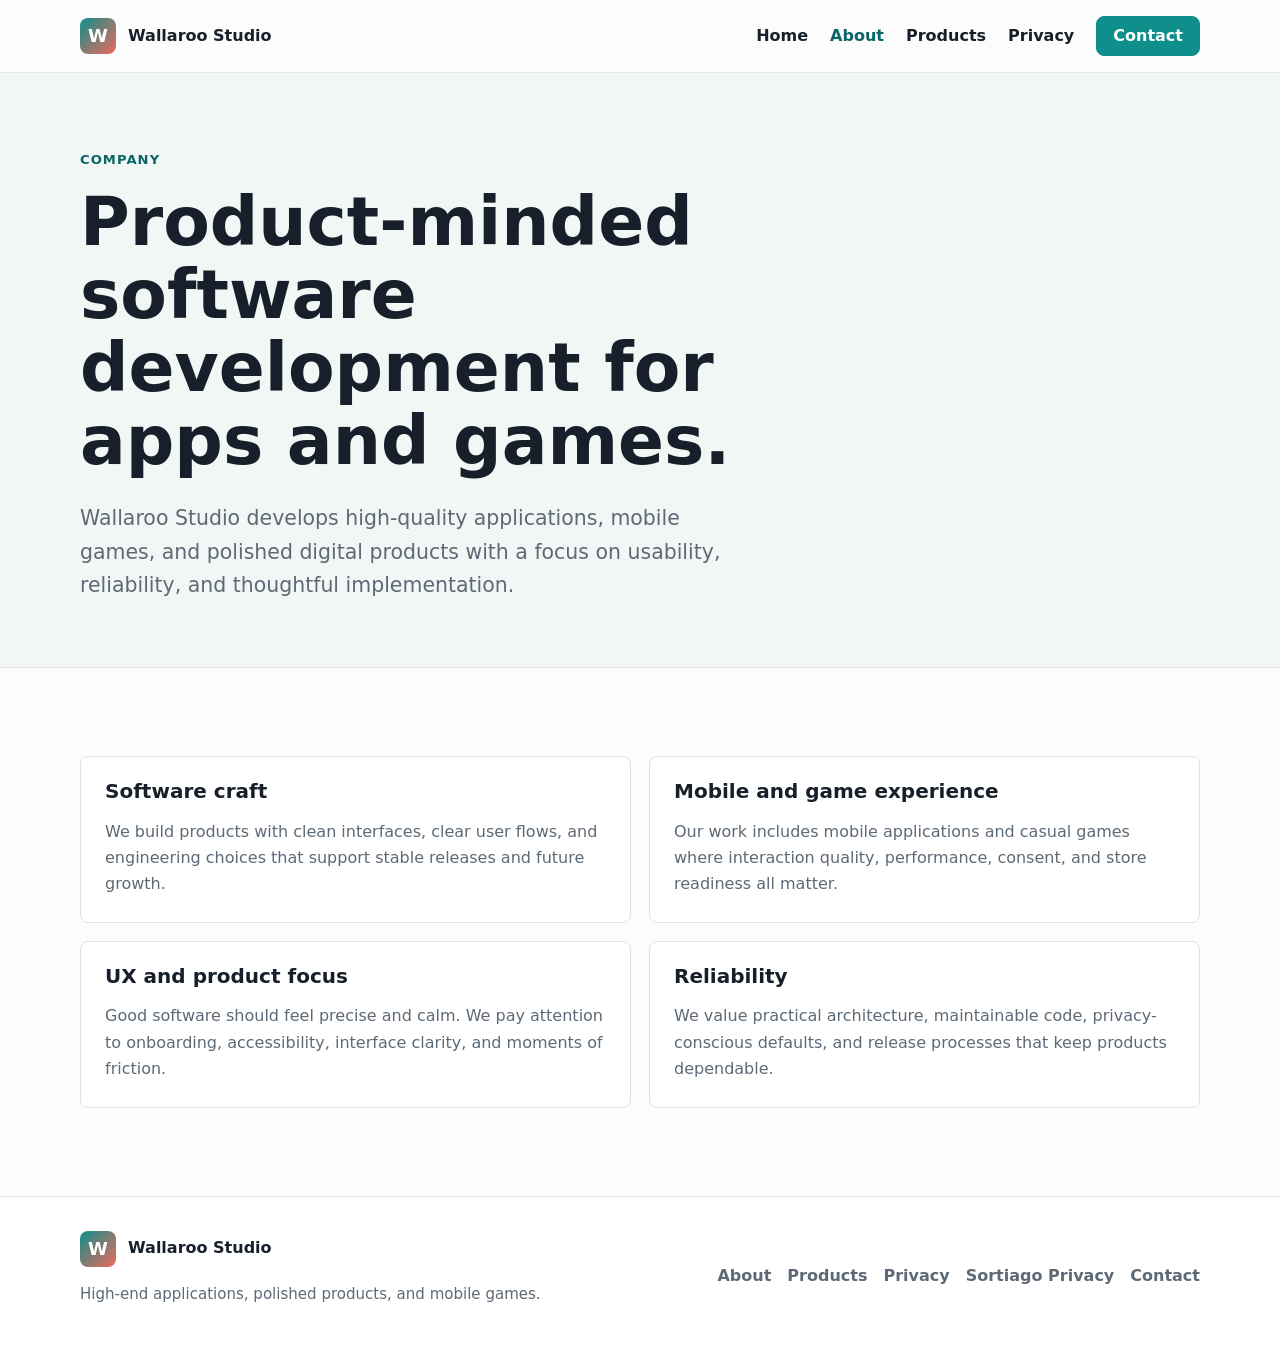
==== about/index.html @ 77008ae0 "init commit" ====
<!doctype html>
<html lang="en">
  <head>
    <meta charset="utf-8">
    <meta name="viewport" content="width=device-width, initial-scale=1">
    <title>About Wallaroo Studio | Company Profile</title>
    <meta name="description" content="Wallaroo Studio is a software studio focused on high-quality applications, mobile games, product engineering, UX, and reliability.">
    <link rel="canonical" href="https://wallaroo.studio/about/">
    <link rel="icon" href="/assets/logo.svg" type="image/svg+xml">
    <link rel="stylesheet" href="/assets/site.css">
  </head>
  <body>
    <header class="site-header">
      <nav class="nav" aria-label="Main navigation">
        <a class="brand" href="/"><span class="brand-mark" aria-hidden="true">W</span><span>Wallaroo Studio</span></a>
        <ul class="nav-links">
          <li><a href="/">Home</a></li>
          <li><a href="/about/" aria-current="page">About</a></li>
          <li><a href="/products/">Products</a></li>
          <li><a href="/privacy/">Privacy</a></li>
          <li><a class="nav-cta" href="/contact/">Contact</a></li>
        </ul>
      </nav>
    </header>

    <main>
      <section class="page-hero">
        <div class="section">
          <p class="eyebrow">Company</p>
          <h1>Product-minded software development for apps and games.</h1>
          <p class="lead">
            Wallaroo Studio develops high-quality applications, mobile games, and polished digital products with a focus on usability, reliability, and thoughtful implementation.
          </p>
        </div>
      </section>

      <section class="section">
        <div class="grid two">
          <article class="card">
            <h3>Software craft</h3>
            <p>
              We build products with clean interfaces, clear user flows, and engineering choices that support stable releases and future growth.
            </p>
          </article>
          <article class="card">
            <h3>Mobile and game experience</h3>
            <p>
              Our work includes mobile applications and casual games where interaction quality, performance, consent, and store readiness all matter.
            </p>
          </article>
          <article class="card">
            <h3>UX and product focus</h3>
            <p>
              Good software should feel precise and calm. We pay attention to onboarding, accessibility, interface clarity, and moments of friction.
            </p>
          </article>
          <article class="card">
            <h3>Reliability</h3>
            <p>
              We value practical architecture, maintainable code, privacy-conscious defaults, and release processes that keep products dependable.
            </p>
          </article>
        </div>
      </section>
    </main>

    <footer class="site-footer">
      <div class="footer-inner">
        <div>
          <a class="brand" href="/"><span class="brand-mark" aria-hidden="true">W</span><span>Wallaroo Studio</span></a>
          <p class="small">High-end applications, polished products, and mobile games.</p>
        </div>
        <div class="footer-links">
          <a href="/about/">About</a>
          <a href="/products/">Products</a>
          <a href="/privacy/">Privacy</a>
          <a href="/sortiago/privacy/">Sortiago Privacy</a>
          <a href="/contact/">Contact</a>
        </div>
      </div>
    </footer>
  </body>
</html>
---- assets/site.css ----
:root {
  color-scheme: light;
  --ink: #17202a;
  --muted: #5d6a76;
  --line: #dce4e9;
  --paper: #fbfcfb;
  --panel: #ffffff;
  --teal: #0f8f8c;
  --teal-dark: #0a6567;
  --coral: #ed6a5a;
  --amber: #d99a20;
  --violet: #7366c9;
  --shadow: 0 18px 48px rgba(23, 32, 42, 0.12);
  --radius: 8px;
  font-family:
    Inter, ui-sans-serif, system-ui, -apple-system, BlinkMacSystemFont, "Segoe UI",
    sans-serif;
}

* {
  box-sizing: border-box;
}

html {
  scroll-behavior: smooth;
}

body {
  margin: 0;
  background: var(--paper);
  color: var(--ink);
  font-size: 16px;
  line-height: 1.65;
  letter-spacing: 0;
}

img {
  display: block;
  max-width: 100%;
}

a {
  color: var(--teal-dark);
  text-underline-offset: 0.18em;
}

a:hover {
  color: var(--coral);
}

.site-header {
  position: sticky;
  top: 0;
  z-index: 10;
  border-bottom: 1px solid rgba(220, 228, 233, 0.82);
  background: rgba(251, 252, 251, 0.92);
  backdrop-filter: blur(16px);
}

.nav {
  display: flex;
  align-items: center;
  justify-content: space-between;
  gap: 24px;
  width: min(1120px, calc(100% - 40px));
  min-height: 72px;
  margin: 0 auto;
}

.brand {
  display: inline-flex;
  align-items: center;
  gap: 12px;
  color: var(--ink);
  font-weight: 800;
  text-decoration: none;
  white-space: nowrap;
}

.brand-mark {
  display: grid;
  width: 36px;
  height: 36px;
  place-items: center;
  border-radius: 8px;
  background: linear-gradient(135deg, var(--teal), var(--coral));
  color: white;
  font-size: 18px;
}

.nav-links {
  display: flex;
  align-items: center;
  gap: 22px;
  margin: 0;
  padding: 0;
  list-style: none;
}

.nav-links a {
  color: var(--ink);
  font-weight: 650;
  text-decoration: none;
}

.nav-links a[aria-current="page"] {
  color: var(--teal-dark);
}

.nav-cta {
  display: inline-flex;
  align-items: center;
  justify-content: center;
  min-height: 40px;
  padding: 0 16px;
  border: 1px solid var(--teal);
  border-radius: var(--radius);
  background: var(--teal);
  color: white !important;
}

.hero {
  position: relative;
  overflow: hidden;
  border-bottom: 1px solid var(--line);
  background: #f2f7f6;
}

.hero-inner {
  display: grid;
  grid-template-columns: minmax(0, 0.92fr) minmax(380px, 1.08fr);
  gap: 44px;
  align-items: center;
  width: min(1120px, calc(100% - 40px));
  min-height: min(760px, calc(100vh - 72px));
  margin: 0 auto;
  padding: 74px 0 58px;
}

.eyebrow {
  margin: 0 0 14px;
  color: var(--teal-dark);
  font-size: 0.82rem;
  font-weight: 800;
  letter-spacing: 0.08em;
  text-transform: uppercase;
}

h1,
h2,
h3 {
  margin: 0;
  line-height: 1.08;
  letter-spacing: 0;
}

h1 {
  max-width: 760px;
  font-size: clamp(2.45rem, 5.3vw, 5.2rem);
}

h2 {
  font-size: clamp(2rem, 4vw, 3.3rem);
}

h3 {
  font-size: 1.25rem;
}

.lead {
  max-width: 650px;
  margin: 24px 0 0;
  color: var(--muted);
  font-size: clamp(1.05rem, 2vw, 1.28rem);
}

.hero-actions,
.button-row {
  display: flex;
  flex-wrap: wrap;
  gap: 12px;
  margin-top: 32px;
}

.button {
  display: inline-flex;
  align-items: center;
  justify-content: center;
  min-height: 46px;
  padding: 0 18px;
  border: 1px solid var(--ink);
  border-radius: var(--radius);
  background: var(--ink);
  color: white;
  font-weight: 750;
  text-decoration: none;
}

.button.secondary {
  border-color: var(--line);
  background: white;
  color: var(--ink);
}

.hero-media {
  position: relative;
  min-height: 420px;
}

.hero-media img {
  width: 100%;
  height: min(560px, 60vw);
  min-height: 380px;
  object-fit: cover;
  border-radius: var(--radius);
  box-shadow: var(--shadow);
}

.proof-strip {
  display: grid;
  grid-template-columns: repeat(3, 1fr);
  gap: 1px;
  border-top: 1px solid var(--line);
  border-bottom: 1px solid var(--line);
  background: var(--line);
}

.proof-item {
  padding: 26px 30px;
  background: white;
}

.proof-item strong {
  display: block;
  font-size: 1.02rem;
}

.proof-item span {
  display: block;
  margin-top: 4px;
  color: var(--muted);
}

.section {
  width: min(1120px, calc(100% - 40px));
  margin: 0 auto;
  padding: 88px 0;
}

.section.compact {
  padding: 58px 0 86px;
}

.section-heading {
  display: grid;
  grid-template-columns: minmax(0, 0.8fr) minmax(280px, 0.72fr);
  gap: 42px;
  align-items: end;
  margin-bottom: 34px;
}

.section-heading p {
  margin: 0;
  color: var(--muted);
}

.grid {
  display: grid;
  grid-template-columns: repeat(3, 1fr);
  gap: 18px;
}

.grid.two {
  grid-template-columns: repeat(2, 1fr);
}

.card {
  min-height: 100%;
  padding: 24px;
  border: 1px solid var(--line);
  border-radius: var(--radius);
  background: var(--panel);
}

.card h3 {
  margin-bottom: 10px;
}

.card p,
.card li {
  color: var(--muted);
}

.card p:last-child {
  margin-bottom: 0;
}

.feature-band {
  border-top: 1px solid var(--line);
  border-bottom: 1px solid var(--line);
  background: #17202a;
  color: white;
}

.feature-band .section {
  display: grid;
  grid-template-columns: minmax(0, 0.82fr) minmax(300px, 0.58fr);
  gap: 48px;
  align-items: center;
}

.feature-band p {
  color: #cbd6dc;
}

.tag-list {
  display: flex;
  flex-wrap: wrap;
  gap: 10px;
  margin: 28px 0 0;
  padding: 0;
  list-style: none;
}

.tag-list li {
  padding: 6px 10px;
  border: 1px solid rgba(255, 255, 255, 0.22);
  border-radius: 999px;
  color: #e8f0f2;
  font-size: 0.9rem;
}

.page-hero {
  border-bottom: 1px solid var(--line);
  background: #f2f7f6;
}

.page-hero .section {
  padding: 76px 0 64px;
}

.content {
  max-width: 820px;
}

.content h2 {
  margin-top: 42px;
  font-size: clamp(1.55rem, 3vw, 2.25rem);
}

.content h3 {
  margin-top: 30px;
}

.content p,
.content li {
  color: var(--muted);
}

.content ul {
  padding-left: 1.25rem;
}

.notice {
  margin: 28px 0;
  padding: 18px 20px;
  border-left: 4px solid var(--amber);
  border-radius: var(--radius);
  background: #fff8e8;
}

.product-layout {
  display: grid;
  grid-template-columns: minmax(0, 0.75fr) minmax(320px, 0.55fr);
  gap: 26px;
  align-items: start;
}

.product-shot {
  overflow: hidden;
  border: 1px solid var(--line);
  border-radius: var(--radius);
  background: white;
}

.product-shot img {
  width: 100%;
  aspect-ratio: 4 / 3;
  object-fit: cover;
}

.meta-list {
  display: grid;
  gap: 12px;
  margin: 0;
  padding: 0;
  list-style: none;
}

.meta-list li {
  padding-bottom: 12px;
  border-bottom: 1px solid var(--line);
}

.meta-list strong {
  display: block;
}

.site-footer {
  border-top: 1px solid var(--line);
  background: white;
}

.footer-inner {
  display: grid;
  grid-template-columns: 1fr auto;
  gap: 28px;
  align-items: center;
  width: min(1120px, calc(100% - 40px));
  margin: 0 auto;
  padding: 34px 0;
}

.footer-links {
  display: flex;
  flex-wrap: wrap;
  gap: 16px;
}

.footer-links a {
  color: var(--muted);
  font-weight: 650;
  text-decoration: none;
}

.small {
  color: var(--muted);
  font-size: 0.94rem;
}

@media (max-width: 860px) {
  .nav {
    align-items: flex-start;
    flex-direction: column;
    gap: 14px;
    padding: 16px 0;
  }

  .nav-links {
    width: 100%;
    gap: 12px;
    overflow-x: auto;
    padding-bottom: 4px;
  }

  .nav-links a {
    white-space: nowrap;
  }

  .hero-inner,
  .section-heading,
  .feature-band .section,
  .product-layout,
  .footer-inner {
    grid-template-columns: 1fr;
  }

  .hero-inner {
    min-height: auto;
    padding-top: 54px;
  }

  .hero-media {
    min-height: auto;
  }

  .hero-media img {
    height: auto;
    min-height: 0;
    aspect-ratio: 16 / 10;
  }

  .proof-strip,
  .grid,
  .grid.two {
    grid-template-columns: 1fr;
  }

  .section {
    padding: 62px 0;
  }
}

@media (max-width: 540px) {
  .nav,
  .section,
  .footer-inner,
  .hero-inner {
    width: min(100% - 28px, 1120px);
  }

  .brand {
    white-space: normal;
  }

  .nav-links {
    font-size: 0.94rem;
  }

  .nav-cta {
    min-height: 36px;
    padding: 0 12px;
  }

  .proof-item,
  .card {
    padding: 20px;
  }
}
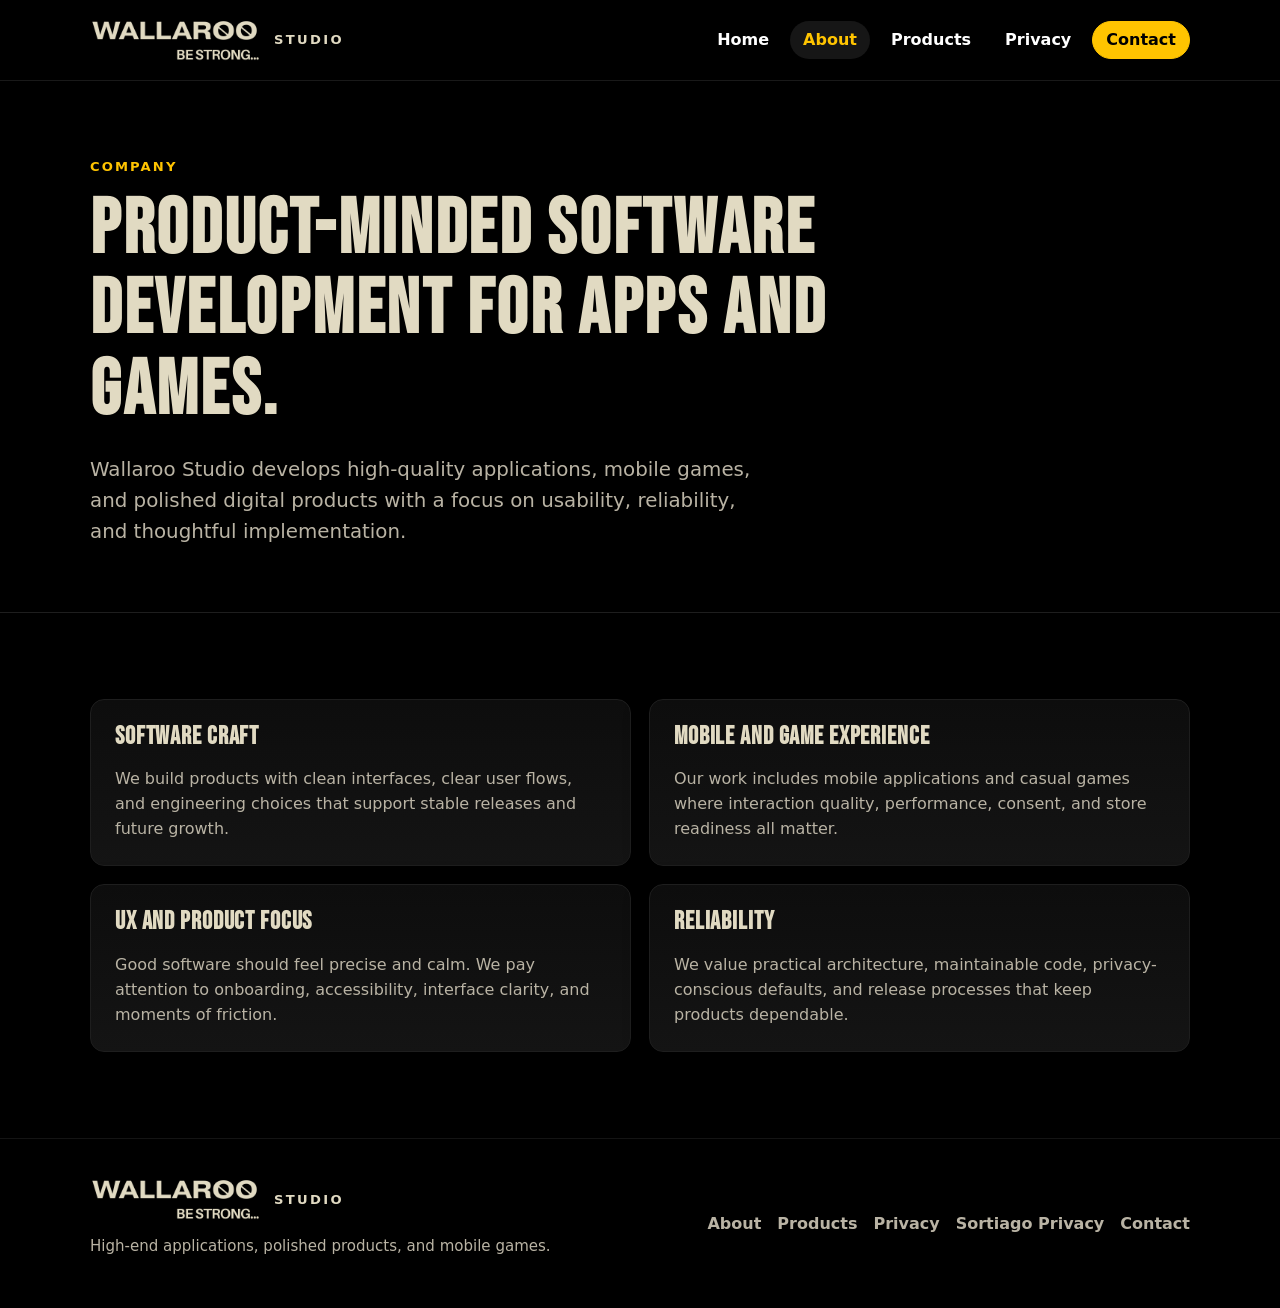
==== commit 5466aa05: "Align studio website with Wallaroo brand" ====
--- a/about/index.html
+++ b/about/index.html
@@ -7,12 +7,15 @@
     <meta name="description" content="Wallaroo Studio is a software studio focused on high-quality applications, mobile games, product engineering, UX, and reliability.">
     <link rel="canonical" href="https://wallaroo.studio/about/">
     <link rel="icon" href="/assets/logo.svg" type="image/svg+xml">
+    <link rel="preconnect" href="https://fonts.googleapis.com">
+    <link rel="preconnect" href="https://fonts.gstatic.com" crossorigin>
+    <link href="https://fonts.googleapis.com/css2?family=Bebas+Neue&display=swap" rel="stylesheet">
     <link rel="stylesheet" href="/assets/site.css">
   </head>
   <body>
     <header class="site-header">
       <nav class="nav" aria-label="Main navigation">
-        <a class="brand" href="/"><span class="brand-mark" aria-hidden="true">W</span><span>Wallaroo Studio</span></a>
+        <a class="brand" href="/"><span class="brand-mark" aria-hidden="true">W</span><span>Studio</span></a>
         <ul class="nav-links">
           <li><a href="/">Home</a></li>
           <li><a href="/about/" aria-current="page">About</a></li>
@@ -67,7 +70,7 @@
     <footer class="site-footer">
       <div class="footer-inner">
         <div>
-          <a class="brand" href="/"><span class="brand-mark" aria-hidden="true">W</span><span>Wallaroo Studio</span></a>
+          <a class="brand" href="/"><span class="brand-mark" aria-hidden="true">W</span><span>Studio</span></a>
           <p class="small">High-end applications, polished products, and mobile games.</p>
         </div>
         <div class="footer-links">
--- a/assets/site.css
+++ b/assets/site.css
@@ -1,37 +1,60 @@
 :root {
-  color-scheme: light;
-  --ink: #17202a;
-  --muted: #5d6a76;
-  --line: #dce4e9;
-  --paper: #fbfcfb;
-  --panel: #ffffff;
-  --teal: #0f8f8c;
-  --teal-dark: #0a6567;
-  --coral: #ed6a5a;
-  --amber: #d99a20;
-  --violet: #7366c9;
-  --shadow: 0 18px 48px rgba(23, 32, 42, 0.12);
-  --radius: 8px;
-  font-family:
-    Inter, ui-sans-serif, system-ui, -apple-system, BlinkMacSystemFont, "Segoe UI",
-    sans-serif;
+  color-scheme: dark;
+  --bg: #000;
+  --panel: #0d0d0d;
+  --panel-alt: #141414;
+  --ink: #fff;
+  --muted: #b9b3a4;
+  --brand: #ffc400;
+  --brand-rgb: 255 196 0;
+  --accent: #ffe066;
+  --line: #1e1e1e;
+  --soft-line: #292929;
+  --cream: #e1dac2;
+  --radius-sm: 8px;
+  --radius-md: 14px;
+  --radius-lg: 20px;
+  --shadow: 0 24px 70px rgba(0, 0, 0, 0.62);
+  --transition: 150ms cubic-bezier(.4, 0, .2, 1);
+  font-family: Inter, ui-sans-serif, system-ui, -apple-system, BlinkMacSystemFont, "Segoe UI", sans-serif;
 }
 
 * {
   box-sizing: border-box;
 }
 
-html {
-  scroll-behavior: smooth;
-}
-
+html,
 body {
   margin: 0;
-  background: var(--paper);
+  padding: 0;
+  background: var(--bg);
   color: var(--ink);
   font-size: 16px;
-  line-height: 1.65;
+  line-height: 1.58;
   letter-spacing: 0;
+  -webkit-font-smoothing: antialiased;
+  text-rendering: optimizeLegibility;
+}
+
+body::before {
+  content: "";
+  position: fixed;
+  inset: 0;
+  z-index: -2;
+  background:
+    radial-gradient(circle at 18% 12%, rgba(var(--brand-rgb), .18), transparent 28rem),
+    radial-gradient(circle at 80% 24%, rgba(0, 180, 255, .10), transparent 24rem),
+    linear-gradient(180deg, #050505 0%, #000 58%);
+}
+
+body::after {
+  content: "";
+  position: fixed;
+  inset: 0;
+  z-index: -1;
+  pointer-events: none;
+  background: repeating-linear-gradient(70deg, rgba(var(--brand-rgb), .035) 0 2px, transparent 2px 7px);
+  opacity: .25;
 }
 
 img {
@@ -40,21 +63,22 @@
 }
 
 a {
-  color: var(--teal-dark);
-  text-underline-offset: 0.18em;
+  color: var(--brand);
+  text-decoration: none;
 }
 
 a:hover {
-  color: var(--coral);
+  color: var(--accent);
+  text-decoration: underline;
 }
 
 .site-header {
   position: sticky;
   top: 0;
-  z-index: 10;
-  border-bottom: 1px solid rgba(220, 228, 233, 0.82);
-  background: rgba(251, 252, 251, 0.92);
-  backdrop-filter: blur(16px);
+  z-index: 50;
+  border-bottom: 1px solid #191919;
+  background: rgba(0, 0, 0, .88);
+  backdrop-filter: saturate(1.5) blur(8px);
 }
 
 .nav {
@@ -62,8 +86,8 @@
   align-items: center;
   justify-content: space-between;
   gap: 24px;
-  width: min(1120px, calc(100% - 40px));
-  min-height: 72px;
+  width: min(1100px, 92%);
+  min-height: 80px;
   margin: 0 auto;
 }
 
@@ -71,78 +95,95 @@
   display: inline-flex;
   align-items: center;
   gap: 12px;
-  color: var(--ink);
-  font-weight: 800;
+  color: var(--cream);
+  font-weight: 900;
+  line-height: 1;
   text-decoration: none;
-  white-space: nowrap;
+  text-transform: uppercase;
 }
 
 .brand-mark {
-  display: grid;
-  width: 36px;
-  height: 36px;
-  place-items: center;
-  border-radius: 8px;
-  background: linear-gradient(135deg, var(--teal), var(--coral));
-  color: white;
-  font-size: 18px;
+  width: 172px;
+  height: 42px;
+  border-radius: 0;
+  background: url("/assets/wallaroo-logo.png") left center / contain no-repeat;
+  color: transparent;
+  overflow: hidden;
+  text-indent: -999px;
+}
+
+.brand img {
+  width: 230px;
+  height: 56px;
+  object-fit: contain;
+}
+
+.brand span:last-child:not(.brand-mark) {
+  color: var(--cream);
+  font-size: .82rem;
+  letter-spacing: .18em;
 }
 
 .nav-links {
   display: flex;
   align-items: center;
-  gap: 22px;
+  gap: 8px;
   margin: 0;
   padding: 0;
   list-style: none;
 }
 
 .nav-links a {
+  display: inline-flex;
+  align-items: center;
+  min-height: 38px;
+  padding: 0 13px;
+  border-radius: 999px;
   color: var(--ink);
-  font-weight: 650;
+  font-weight: 700;
   text-decoration: none;
 }
 
+.nav-links a:hover,
 .nav-links a[aria-current="page"] {
-  color: var(--teal-dark);
-}
-
-.nav-cta {
-  display: inline-flex;
-  align-items: center;
-  justify-content: center;
-  min-height: 40px;
-  padding: 0 16px;
-  border: 1px solid var(--teal);
-  border-radius: var(--radius);
-  background: var(--teal);
-  color: white !important;
+  background: #161616;
+  color: var(--brand);
+}
+
+.nav-links .nav-cta {
+  border: 1px solid var(--brand);
+  background: var(--brand);
+  color: #000;
+}
+
+.nav-links .nav-cta:hover {
+  background: var(--accent);
+  color: #000;
 }
 
 .hero {
   position: relative;
   overflow: hidden;
   border-bottom: 1px solid var(--line);
-  background: #f2f7f6;
 }
 
 .hero-inner {
   display: grid;
-  grid-template-columns: minmax(0, 0.92fr) minmax(380px, 1.08fr);
+  grid-template-columns: minmax(0, .92fr) minmax(360px, 1.08fr);
   gap: 44px;
   align-items: center;
-  width: min(1120px, calc(100% - 40px));
-  min-height: min(760px, calc(100vh - 72px));
+  width: min(1100px, 92%);
+  min-height: min(780px, calc(100vh - 80px));
   margin: 0 auto;
-  padding: 74px 0 58px;
+  padding: 78px 0 64px;
 }
 
 .eyebrow {
-  margin: 0 0 14px;
-  color: var(--teal-dark);
-  font-size: 0.82rem;
-  font-weight: 800;
-  letter-spacing: 0.08em;
+  margin: 0 0 12px;
+  color: var(--brand);
+  font-size: .82rem;
+  font-weight: 900;
+  letter-spacing: .16em;
   text-transform: uppercase;
 }
 
@@ -150,28 +191,31 @@
 h2,
 h3 {
   margin: 0;
-  line-height: 1.08;
-  letter-spacing: 0;
+  color: var(--cream);
+  font-family: "Bebas Neue", Impact, Haettenschweiler, "Arial Narrow Bold", sans-serif;
+  font-weight: 800;
+  line-height: 1.05;
+  letter-spacing: .035em;
 }
 
 h1 {
-  max-width: 760px;
-  font-size: clamp(2.45rem, 5.3vw, 5.2rem);
+  max-width: 780px;
+  font-size: clamp(2.65rem, 6vw, 5.7rem);
 }
 
 h2 {
-  font-size: clamp(2rem, 4vw, 3.3rem);
+  font-size: clamp(2rem, 4.2vw, 3.45rem);
 }
 
 h3 {
-  font-size: 1.25rem;
+  font-size: 1.55rem;
 }
 
 .lead {
-  max-width: 650px;
-  margin: 24px 0 0;
-  color: var(--muted);
-  font-size: clamp(1.05rem, 2vw, 1.28rem);
+  max-width: 680px;
+  margin: 22px 0 0;
+  color: var(--muted);
+  font-size: clamp(1.06rem, 2vw, 1.24rem);
 }
 
 .hero-actions,
@@ -179,7 +223,7 @@
   display: flex;
   flex-wrap: wrap;
   gap: 12px;
-  margin-top: 32px;
+  margin-top: 30px;
 }
 
 .button {
@@ -187,33 +231,64 @@
   align-items: center;
   justify-content: center;
   min-height: 46px;
-  padding: 0 18px;
-  border: 1px solid var(--ink);
-  border-radius: var(--radius);
-  background: var(--ink);
-  color: white;
-  font-weight: 750;
+  padding: 0 20px;
+  border: 1px solid var(--brand);
+  border-radius: 999px;
+  background: var(--brand);
+  color: #000;
+  font-weight: 800;
   text-decoration: none;
+  transition: transform var(--transition), background var(--transition), border-color var(--transition);
+}
+
+.button:hover {
+  background: var(--accent);
+  border-color: var(--accent);
+  color: #000;
+  text-decoration: none;
+}
+
+.button:active {
+  transform: translateY(1px);
 }
 
 .button.secondary {
-  border-color: var(--line);
-  background: white;
-  color: var(--ink);
+  border-color: var(--brand);
+  background: transparent;
+  color: var(--brand);
+}
+
+.button.secondary:hover {
+  background: rgba(var(--brand-rgb), .12);
+  color: var(--accent);
 }
 
 .hero-media {
-  position: relative;
-  min-height: 420px;
+  display: grid;
+  grid-template-columns: .76fr .92fr;
+  gap: 16px;
+  align-items: center;
+}
+
+.hero-media img,
+.product-shot img,
+.showcase-card img {
+  width: 100%;
+  object-fit: cover;
 }
 
 .hero-media img {
-  width: 100%;
-  height: min(560px, 60vw);
-  min-height: 380px;
-  object-fit: cover;
-  border-radius: var(--radius);
+  border: 1px solid var(--soft-line);
+  border-radius: var(--radius-md);
   box-shadow: var(--shadow);
+}
+
+.hero-media .hero-tall {
+  aspect-ratio: 9 / 16;
+}
+
+.hero-media .hero-wide {
+  aspect-ratio: 4 / 5;
 }
 
 .proof-strip {
@@ -227,12 +302,13 @@
 
 .proof-item {
   padding: 26px 30px;
-  background: white;
+  background: linear-gradient(180deg, var(--panel), var(--panel-alt));
 }
 
 .proof-item strong {
   display: block;
-  font-size: 1.02rem;
+  color: var(--cream);
+  font-size: 1.04rem;
 }
 
 .proof-item span {
@@ -242,18 +318,18 @@
 }
 
 .section {
-  width: min(1120px, calc(100% - 40px));
+  width: min(1100px, 92%);
   margin: 0 auto;
-  padding: 88px 0;
+  padding: 86px 0;
 }
 
 .section.compact {
-  padding: 58px 0 86px;
+  padding: 48px 0 86px;
 }
 
 .section-heading {
   display: grid;
-  grid-template-columns: minmax(0, 0.8fr) minmax(280px, 0.72fr);
+  grid-template-columns: minmax(0, .8fr) minmax(280px, .72fr);
   gap: 42px;
   align-items: end;
   margin-bottom: 34px;
@@ -264,7 +340,8 @@
   color: var(--muted);
 }
 
-.grid {
+.grid,
+.showcase-grid {
   display: grid;
   grid-template-columns: repeat(3, 1fr);
   gap: 18px;
@@ -274,43 +351,65 @@
   grid-template-columns: repeat(2, 1fr);
 }
 
-.card {
+.card,
+.showcase-card {
   min-height: 100%;
   padding: 24px;
   border: 1px solid var(--line);
-  border-radius: var(--radius);
-  background: var(--panel);
-}
-
-.card h3 {
+  border-radius: var(--radius-md);
+  background: linear-gradient(180deg, var(--panel), var(--panel-alt));
+  box-shadow: 0 4px 24px rgba(0, 0, 0, .35);
+}
+
+.card h3,
+.showcase-card h3 {
   margin-bottom: 10px;
 }
 
 .card p,
-.card li {
-  color: var(--muted);
-}
-
-.card p:last-child {
+.card li,
+.showcase-card p {
+  color: var(--muted);
+}
+
+.card p:last-child,
+.showcase-card p:last-child {
   margin-bottom: 0;
+}
+
+.showcase-card {
+  overflow: hidden;
+  padding: 0;
+}
+
+.showcase-card img {
+  height: 390px;
+  border-bottom: 1px solid var(--line);
+}
+
+.showcase-card.landscape img {
+  height: 260px;
+}
+
+.showcase-card .showcase-copy {
+  padding: 22px;
 }
 
 .feature-band {
   border-top: 1px solid var(--line);
   border-bottom: 1px solid var(--line);
-  background: #17202a;
-  color: white;
+  background: #050505;
 }
 
 .feature-band .section {
   display: grid;
-  grid-template-columns: minmax(0, 0.82fr) minmax(300px, 0.58fr);
+  grid-template-columns: minmax(0, .82fr) minmax(300px, .58fr);
   gap: 48px;
   align-items: center;
 }
 
 .feature-band p {
-  color: #cbd6dc;
+  color: var(--muted);
 }
 
 .tag-list {
@@ -323,16 +422,19 @@
 }
 
 .tag-list li {
-  padding: 6px 10px;
-  border: 1px solid rgba(255, 255, 255, 0.22);
+  padding: 7px 11px;
+  border: 1px solid rgba(var(--brand-rgb), .35);
   border-radius: 999px;
-  color: #e8f0f2;
-  font-size: 0.9rem;
+  color: var(--cream);
+  background: rgba(var(--brand-rgb), .08);
+  font-size: .9rem;
 }
 
 .page-hero {
   border-bottom: 1px solid var(--line);
-  background: #f2f7f6;
+  background:
+    radial-gradient(circle at 14% 0%, rgba(var(--brand-rgb), .18), transparent 24rem),
+    #050505;
 }
 
 .page-hero .section {
@@ -340,12 +442,12 @@
 }
 
 .content {
-  max-width: 820px;
+  max-width: 840px;
 }
 
 .content h2 {
   margin-top: 42px;
-  font-size: clamp(1.55rem, 3vw, 2.25rem);
+  font-size: clamp(1.7rem, 3vw, 2.45rem);
 }
 
 .content h3 {
@@ -364,14 +466,15 @@
 .notice {
   margin: 28px 0;
   padding: 18px 20px;
-  border-left: 4px solid var(--amber);
-  border-radius: var(--radius);
-  background: #fff8e8;
+  border-left: 4px solid var(--brand);
+  border-radius: var(--radius-md);
+  background: rgba(var(--brand-rgb), .09);
+  color: var(--cream);
 }
 
 .product-layout {
   display: grid;
-  grid-template-columns: minmax(0, 0.75fr) minmax(320px, 0.55fr);
+  grid-template-columns: minmax(0, .75fr) minmax(320px, .55fr);
   gap: 26px;
   align-items: start;
 }
@@ -379,14 +482,12 @@
 .product-shot {
   overflow: hidden;
   border: 1px solid var(--line);
-  border-radius: var(--radius);
-  background: white;
+  border-radius: var(--radius-md);
+  background: var(--panel);
 }
 
 .product-shot img {
-  width: 100%;
-  aspect-ratio: 4 / 3;
-  object-fit: cover;
+  aspect-ratio: 16 / 9;
 }
 
 .meta-list {
@@ -400,15 +501,17 @@
 .meta-list li {
   padding-bottom: 12px;
   border-bottom: 1px solid var(--line);
+  color: var(--muted);
 }
 
 .meta-list strong {
   display: block;
+  color: var(--cream);
 }
 
 .site-footer {
-  border-top: 1px solid var(--line);
-  background: white;
+  border-top: 1px solid #141414;
+  background: #000;
 }
 
 .footer-inner {
@@ -416,7 +519,7 @@
   grid-template-columns: 1fr auto;
   gap: 28px;
   align-items: center;
-  width: min(1120px, calc(100% - 40px));
+  width: min(1100px, 92%);
   margin: 0 auto;
   padding: 34px 0;
 }
@@ -429,16 +532,27 @@
 
 .footer-links a {
   color: var(--muted);
-  font-weight: 650;
+  font-weight: 700;
   text-decoration: none;
 }
 
+.footer-links a:hover {
+  color: var(--brand);
+}
+
 .small {
   color: var(--muted);
-  font-size: 0.94rem;
-}
-
-@media (max-width: 860px) {
+  font-size: .94rem;
+}
+
+button:focus-visible,
+.button:focus-visible,
+a:focus-visible {
+  outline: 2px solid var(--brand);
+  outline-offset: 2px;
+}
+
+@media (max-width: 900px) {
   .nav {
     align-items: flex-start;
     flex-direction: column;
@@ -448,7 +562,7 @@
 
   .nav-links {
     width: 100%;
-    gap: 12px;
+    gap: 8px;
     overflow-x: auto;
     padding-bottom: 4px;
   }
@@ -470,20 +584,18 @@
     padding-top: 54px;
   }
 
-  .hero-media {
-    min-height: auto;
-  }
-
-  .hero-media img {
-    height: auto;
-    min-height: 0;
-    aspect-ratio: 16 / 10;
-  }
-
   .proof-strip,
   .grid,
-  .grid.two {
+  .grid.two,
+  .showcase-grid {
     grid-template-columns: 1fr;
+  }
+
+  .showcase-card img,
+  .showcase-card.landscape img {
+    height: auto;
+    max-height: none;
+    aspect-ratio: 16 / 11;
   }
 
   .section {
@@ -491,25 +603,22 @@
   }
 }
 
-@media (max-width: 540px) {
-  .nav,
-  .section,
-  .footer-inner,
-  .hero-inner {
-    width: min(100% - 28px, 1120px);
-  }
-
-  .brand {
-    white-space: normal;
-  }
-
-  .nav-links {
-    font-size: 0.94rem;
-  }
-
-  .nav-cta {
-    min-height: 36px;
-    padding: 0 12px;
+@media (max-width: 560px) {
+  .brand-mark {
+    width: 142px;
+    height: 36px;
+  }
+
+  .brand span:last-child:not(.brand-mark) {
+    font-size: .72rem;
+  }
+
+  .hero-media {
+    grid-template-columns: 1fr;
+  }
+
+  .hero-media .hero-wide {
+    display: none;
   }
 
   .proof-item,
@@ -517,3 +626,10 @@
     padding: 20px;
   }
 }
+
+@media (prefers-reduced-motion: reduce) {
+  * {
+    animation: none !important;
+    transition: none !important;
+  }
+}
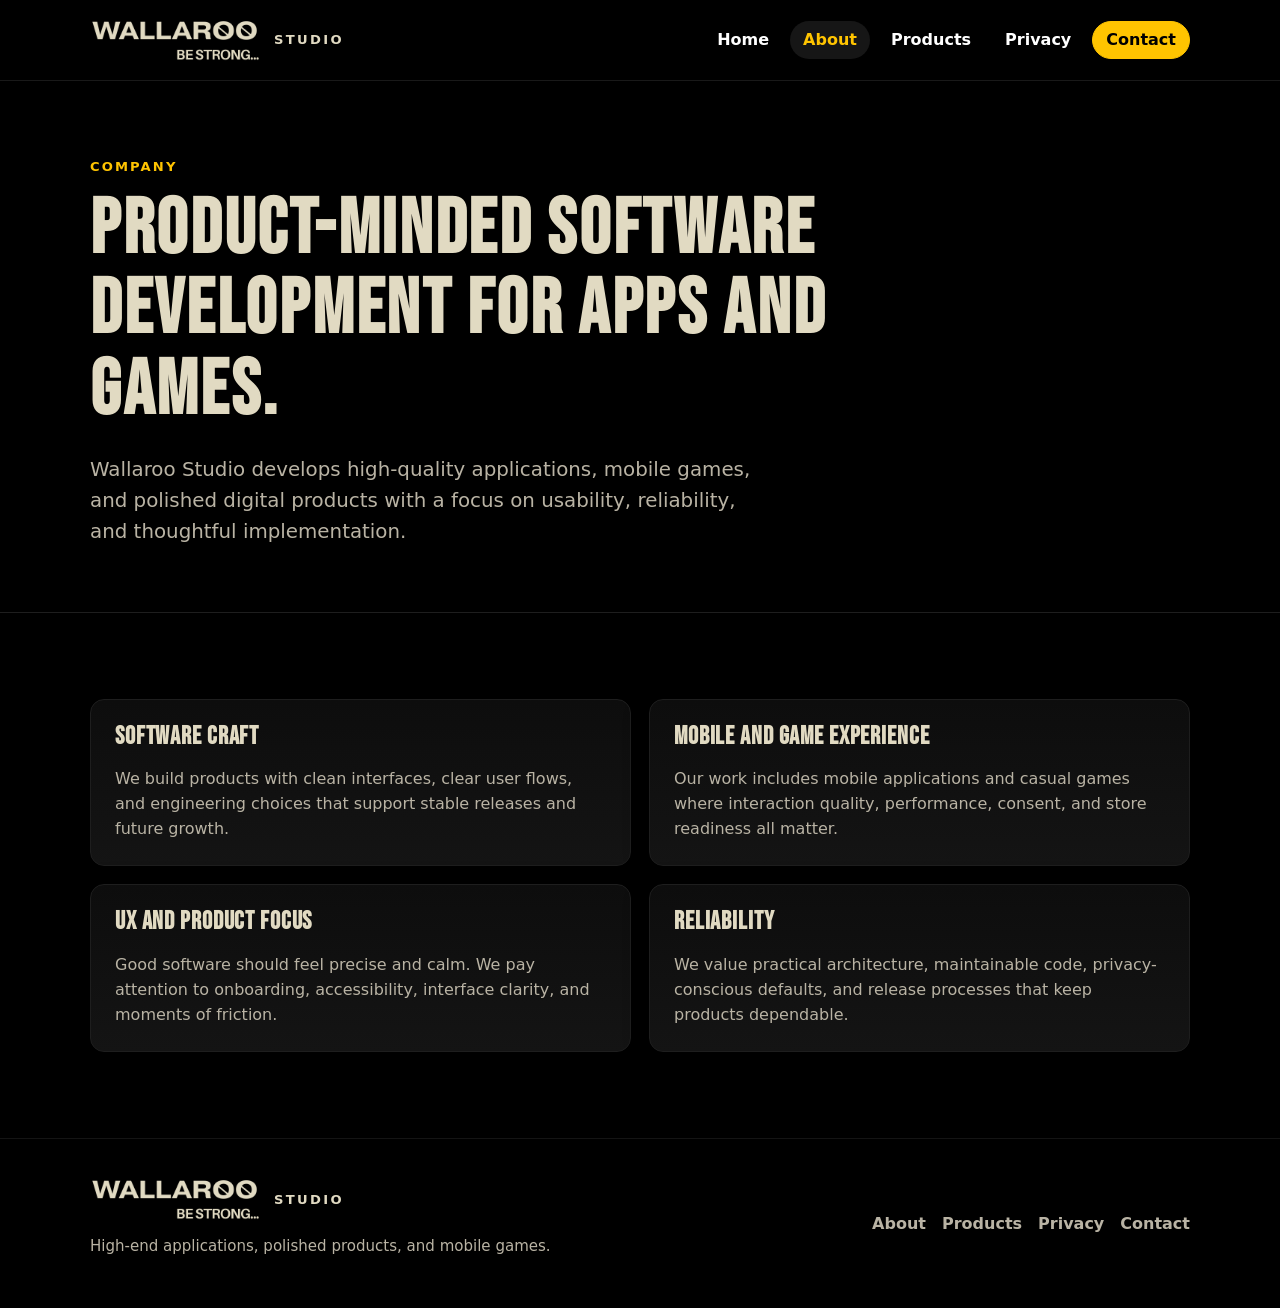
==== commit 0940b93e: "fix: consolidate privacy policy URL" ====
--- a/about/index.html
+++ b/about/index.html
@@ -6,7 +6,7 @@
     <title>About Wallaroo Studio | Company Profile</title>
     <meta name="description" content="Wallaroo Studio is a software studio focused on high-quality applications, mobile games, product engineering, UX, and reliability.">
     <link rel="canonical" href="https://wallaroo.studio/about/">
-    <link rel="icon" href="/assets/logo.svg" type="image/svg+xml">
+    <link rel="icon" href="/assets/favicon.svg" type="image/svg+xml">
     <link rel="preconnect" href="https://fonts.googleapis.com">
     <link rel="preconnect" href="https://fonts.gstatic.com" crossorigin>
     <link href="https://fonts.googleapis.com/css2?family=Bebas+Neue&display=swap" rel="stylesheet">
@@ -20,7 +20,7 @@
           <li><a href="/">Home</a></li>
           <li><a href="/about/" aria-current="page">About</a></li>
           <li><a href="/products/">Products</a></li>
-          <li><a href="/privacy/">Privacy</a></li>
+          <li><a href="/sortiago/privacy/">Privacy</a></li>
           <li><a class="nav-cta" href="/contact/">Contact</a></li>
         </ul>
       </nav>
@@ -76,8 +76,7 @@
         <div class="footer-links">
           <a href="/about/">About</a>
           <a href="/products/">Products</a>
-          <a href="/privacy/">Privacy</a>
-          <a href="/sortiago/privacy/">Sortiago Privacy</a>
+          <a href="/sortiago/privacy/">Privacy</a>
           <a href="/contact/">Contact</a>
         </div>
       </div>
--- a/assets/site.css
+++ b/assets/site.css
@@ -264,31 +264,90 @@
 }
 
 .hero-media {
-  display: grid;
-  grid-template-columns: .76fr .92fr;
-  gap: 16px;
-  align-items: center;
-}
-
-.hero-media img,
+  position: relative;
+  display: block;
+  min-width: 0;
+}
+
 .product-shot img,
 .showcase-card img {
   width: 100%;
   object-fit: cover;
 }
 
-.hero-media img {
+.hero-slideshow {
+  position: relative;
+  width: min(100%, 620px);
+  aspect-ratio: 4 / 5;
+  margin-left: auto;
+  overflow: hidden;
   border: 1px solid var(--soft-line);
   border-radius: var(--radius-md);
   box-shadow: var(--shadow);
-}
-
-.hero-media .hero-tall {
-  aspect-ratio: 9 / 16;
-}
-
-.hero-media .hero-wide {
-  aspect-ratio: 4 / 5;
+  background: #050505;
+}
+
+.hero-slideshow::before {
+  content: "";
+  position: absolute;
+  inset: 0;
+  z-index: 2;
+  pointer-events: none;
+  background:
+    linear-gradient(180deg, rgba(0, 0, 0, .06), transparent 22%, transparent 72%, rgba(0, 0, 0, .28)),
+    radial-gradient(circle at 16% 16%, rgba(var(--brand-rgb), .22), transparent 14rem);
+}
+
+.hero-slide {
+  position: absolute;
+  inset: 0;
+  width: 100%;
+  height: 100%;
+  object-fit: cover;
+  opacity: 0;
+  transform: scale(1.07) translate3d(0, 0, 0);
+  animation: heroProductSlideshow 28s infinite;
+}
+
+.hero-slide:nth-child(1) {
+  object-position: 55% 52%;
+  animation-delay: 0s;
+}
+
+.hero-slide:nth-child(2) {
+  object-position: 54% 50%;
+  animation-delay: 7s;
+}
+
+.hero-slide:nth-child(3) {
+  object-position: 54% 48%;
+  animation-delay: 14s;
+}
+
+.hero-slide:nth-child(4) {
+  object-position: 52% 50%;
+  animation-delay: 21s;
+}
+
+@keyframes heroProductSlideshow {
+  0% {
+    opacity: 0;
+    transform: scale(1.11) translateY(1.5%);
+  }
+  5% {
+    opacity: 1;
+  }
+  24% {
+    opacity: 1;
+    transform: scale(1.02) translateY(-1.5%);
+  }
+  30% {
+    opacity: 0;
+    transform: scale(1.01) translateY(-2%);
+  }
+  100% {
+    opacity: 0;
+  }
 }
 
 .proof-strip {
@@ -395,6 +454,24 @@
   padding: 22px;
 }
 
+.status-badge {
+  display: inline-flex;
+  align-items: center;
+  min-height: 24px;
+  margin-left: 8px;
+  padding: 0 9px;
+  border: 1px solid rgba(var(--brand-rgb), .42);
+  border-radius: 999px;
+  background: rgba(var(--brand-rgb), .1);
+  color: var(--brand);
+  font-family: Inter, ui-sans-serif, system-ui, -apple-system, BlinkMacSystemFont, "Segoe UI", sans-serif;
+  font-size: .68rem;
+  font-weight: 900;
+  letter-spacing: .08em;
+  text-transform: uppercase;
+  vertical-align: middle;
+}
+
 .feature-band {
   border-top: 1px solid var(--line);
   border-bottom: 1px solid var(--line);
@@ -613,12 +690,9 @@
     font-size: .72rem;
   }
 
-  .hero-media {
-    grid-template-columns: 1fr;
-  }
-
-  .hero-media .hero-wide {
-    display: none;
+  .hero-slideshow {
+    width: 100%;
+    aspect-ratio: 4 / 5.35;
   }
 
   .proof-item,
@@ -632,4 +706,13 @@
     animation: none !important;
     transition: none !important;
   }
-}
+
+  .hero-slide:first-child {
+    opacity: 1;
+    transform: none;
+  }
+
+  .hero-slide:not(:first-child) {
+    opacity: 0;
+  }
+}
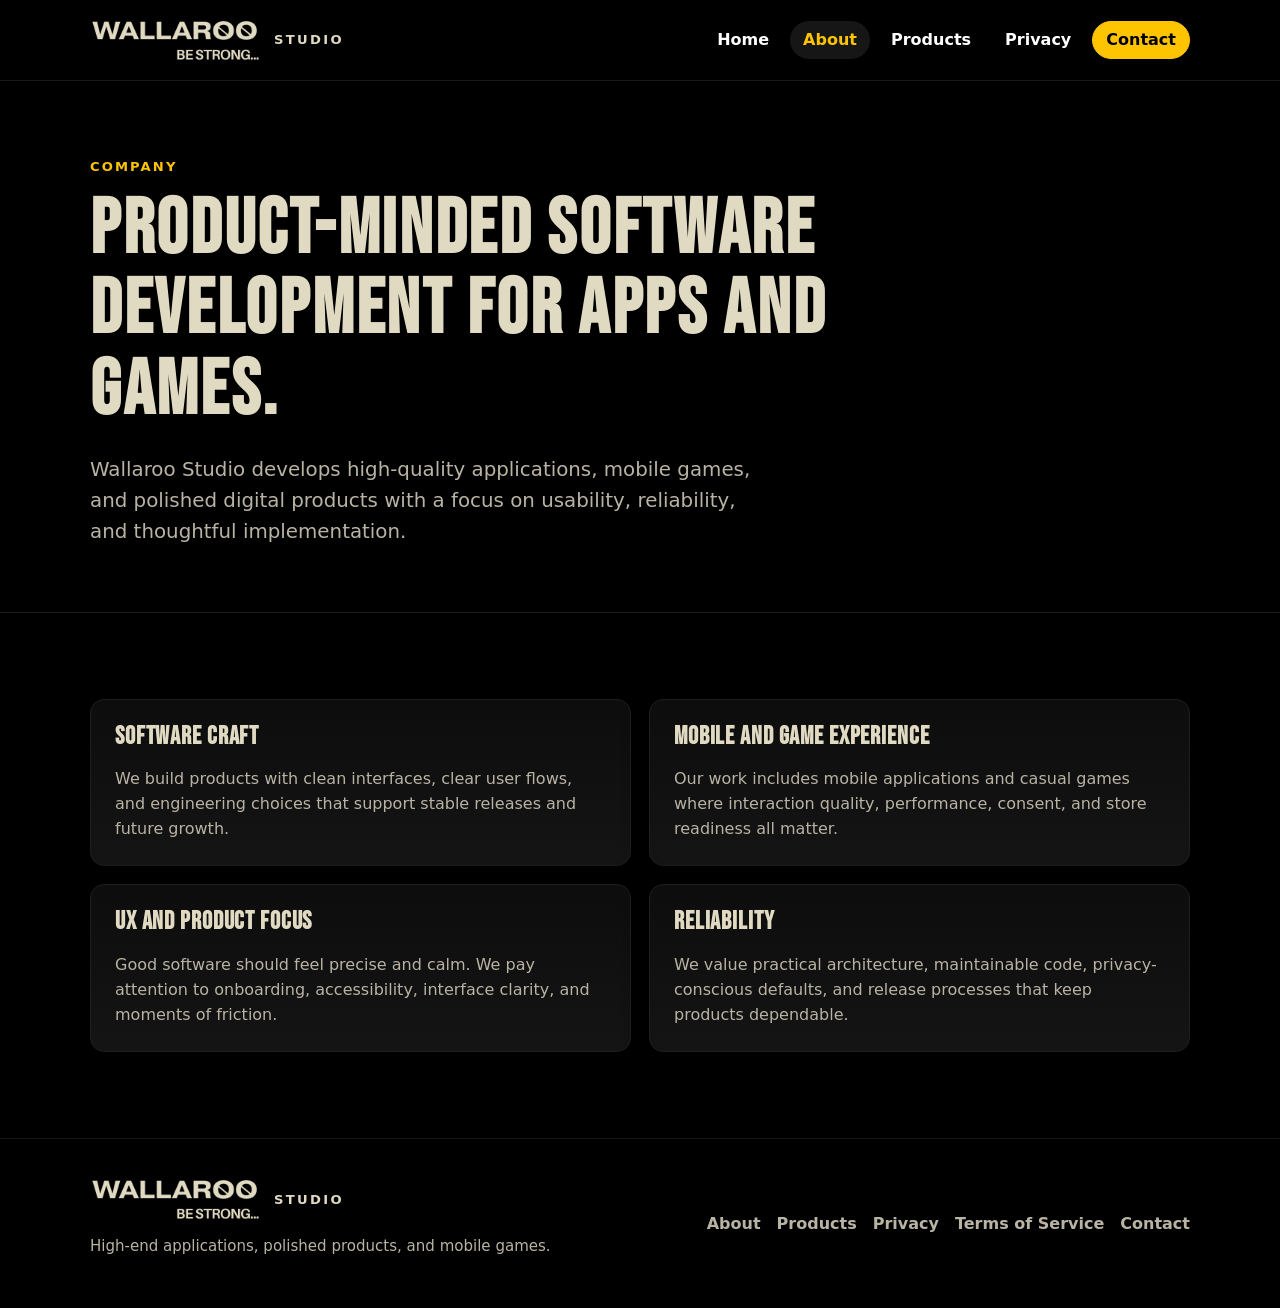
==== commit fcc4ac61: "feat: add Sortiago terms of service" ====
--- a/about/index.html
+++ b/about/index.html
@@ -77,6 +77,7 @@
           <a href="/about/">About</a>
           <a href="/products/">Products</a>
           <a href="/sortiago/privacy/">Privacy</a>
+          <a href="/sortiago/terms/">Terms of Service</a>
           <a href="/contact/">Contact</a>
         </div>
       </div>
